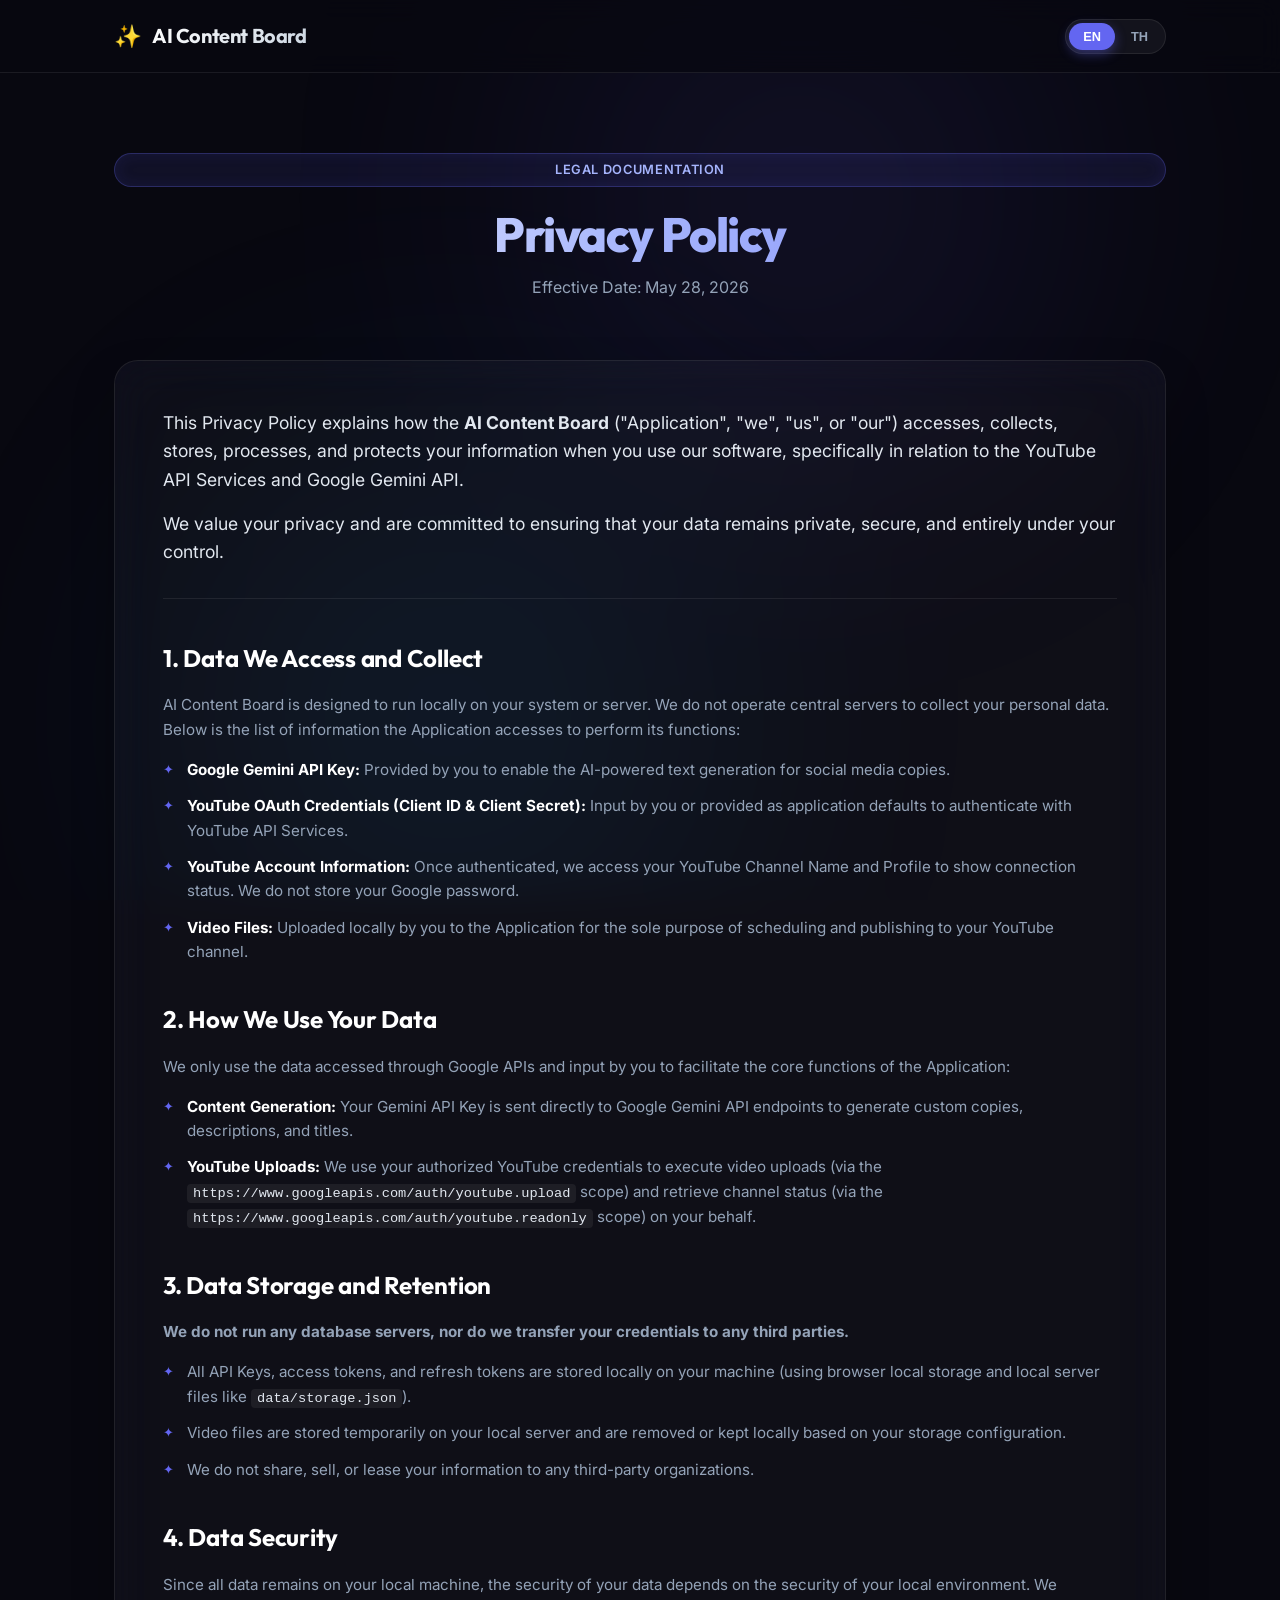
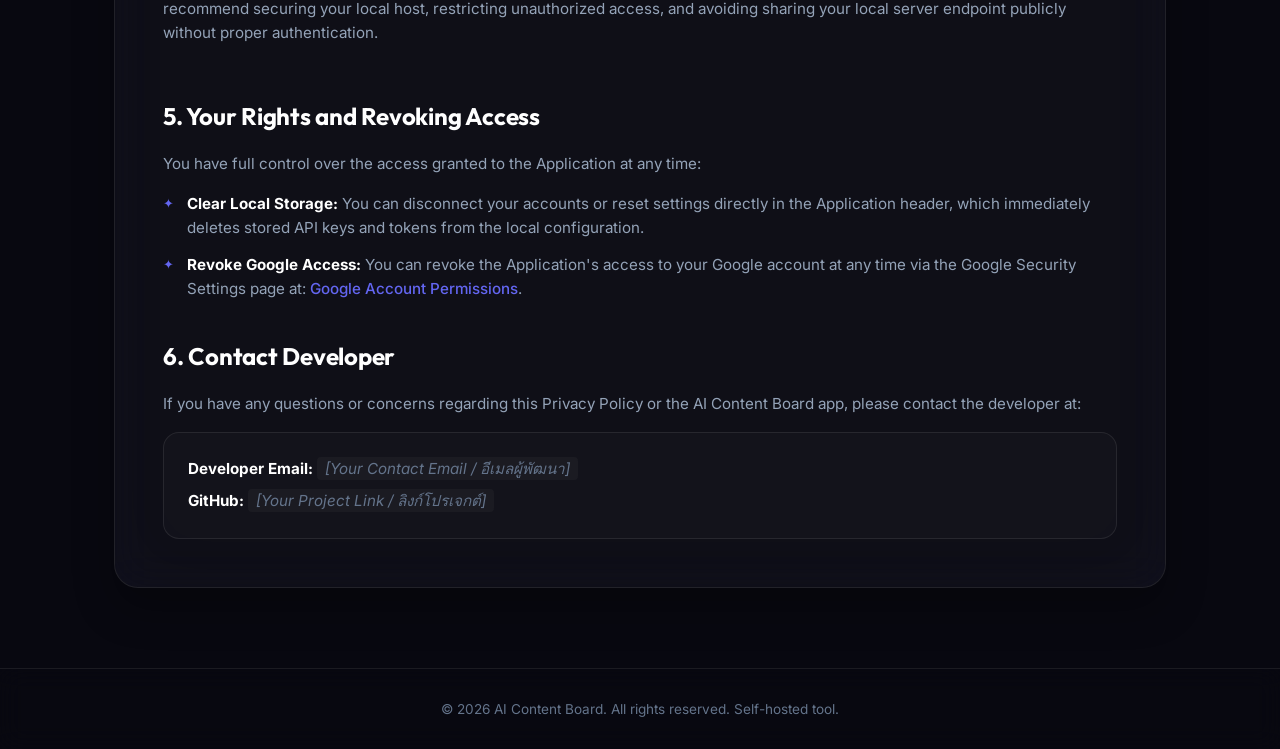
==== index.html @ 5ce52e60 "Initial commit" ====
<!DOCTYPE html>
<html lang="en">
<head>
    <meta charset="UTF-8">
    <meta name="viewport" content="width=device-width, initial-scale=1.0">
    <title>Privacy Policy - AI Content Board</title>
    <meta name="description" content="Privacy Policy for the AI Content Board application. Learn how we handle your data, Gemini API keys, and YouTube OAuth credentials.">
    <!-- Google Fonts -->
    <link rel="preconnect" href="https://fonts.googleapis.com">
    <link rel="preconnect" href="https://fonts.gstatic.com" crossorigin>
    <link href="https://fonts.googleapis.com/css2?family=Inter:wght@300;400;500;600;700&family=Outfit:wght@400;500;600;700;800&display=swap" rel="stylesheet">
    <link rel="stylesheet" href="styles.css">
</head>
<body class="dark-mode">
    <div class="glow-container">
        <div class="glow-sphere glow-1"></div>
        <div class="glow-sphere glow-2"></div>
    </div>

    <header class="navbar">
        <div class="container navbar-content">
            <div class="logo">
                <span class="logo-icon">✨</span>
                <span class="logo-text">AI Content Board</span>
            </div>
            <div class="language-selector" id="lang-selector">
                <button class="lang-btn active" data-lang="en">EN</button>
                <button class="lang-btn" data-lang="th">TH</button>
            </div>
        </div>
    </header>

    <main class="main-container">
        <section class="hero-section">
            <div class="container text-center">
                <span class="pill-badge en">Legal Documentation</span>
                <span class="pill-badge th">เอกสารทางกฎหมาย</span>
                <h1 class="hero-title en">Privacy Policy</h1>
                <h1 class="hero-title th">นโยบายความเป็นส่วนตัว</h1>
                <p class="hero-subtitle en">Effective Date: May 28, 2026</p>
                <p class="hero-subtitle th">วันที่มีผลบังคับใช้: 28 พฤษภาคม 2569</p>
            </div>
        </section>

        <section class="content-section">
            <div class="container">
                <div class="glass-card main-policy-card">
                    <!-- ENGLISH CONTENT -->
                    <div class="lang-content" id="content-en">
                        <div class="policy-intro">
                            <p>This Privacy Policy explains how the <strong>AI Content Board</strong> ("Application", "we", "us", or "our") accesses, collects, stores, processes, and protects your information when you use our software, specifically in relation to the YouTube API Services and Google Gemini API.</p>
                            <p>We value your privacy and are committed to ensuring that your data remains private, secure, and entirely under your control.</p>
                        </div>

                        <div class="policy-grid">
                            <div class="policy-item" id="data-collection">
                                <h2>1. Data We Access and Collect</h2>
                                <p>AI Content Board is designed to run locally on your system or server. We do not operate central servers to collect your personal data. Below is the list of information the Application accesses to perform its functions:</p>
                                <ul>
                                    <li><strong>Google Gemini API Key:</strong> Provided by you to enable the AI-powered text generation for social media copies.</li>
                                    <li><strong>YouTube OAuth Credentials (Client ID & Client Secret):</strong> Input by you or provided as application defaults to authenticate with YouTube API Services.</li>
                                    <li><strong>YouTube Account Information:</strong> Once authenticated, we access your YouTube Channel Name and Profile to show connection status. We do not store your Google password.</li>
                                    <li><strong>Video Files:</strong> Uploaded locally by you to the Application for the sole purpose of scheduling and publishing to your YouTube channel.</li>
                                </ul>
                            </div>

                            <div class="policy-item" id="data-usage">
                                <h2>2. How We Use Your Data</h2>
                                <p>We only use the data accessed through Google APIs and input by you to facilitate the core functions of the Application:</p>
                                <ul>
                                    <li><strong>Content Generation:</strong> Your Gemini API Key is sent directly to Google Gemini API endpoints to generate custom copies, descriptions, and titles.</li>
                                    <li><strong>YouTube Uploads:</strong> We use your authorized YouTube credentials to execute video uploads (via the <code>https://www.googleapis.com/auth/youtube.upload</code> scope) and retrieve channel status (via the <code>https://www.googleapis.com/auth/youtube.readonly</code> scope) on your behalf.</li>
                                </ul>
                            </div>

                            <div class="policy-item" id="data-storage">
                                <h2>3. Data Storage and Retention</h2>
                                <p><strong>We do not run any database servers, nor do we transfer your credentials to any third parties.</strong></p>
                                <ul>
                                    <li>All API Keys, access tokens, and refresh tokens are stored locally on your machine (using browser local storage and local server files like <code>data/storage.json</code>).</li>
                                    <li>Video files are stored temporarily on your local server and are removed or kept locally based on your storage configuration.</li>
                                    <li>We do not share, sell, or lease your information to any third-party organizations.</li>
                                </ul>
                            </div>

                            <div class="policy-item" id="data-security">
                                <h2>4. Data Security</h2>
                                <p>Since all data remains on your local machine, the security of your data depends on the security of your local environment. We recommend securing your local host, restricting unauthorized access, and avoiding sharing your local server endpoint publicly without proper authentication.</p>
                            </div>

                            <div class="policy-item" id="user-rights">
                                <h2>5. Your Rights and Revoking Access</h2>
                                <p>You have full control over the access granted to the Application at any time:</p>
                                <ul>
                                    <li><strong>Clear Local Storage:</strong> You can disconnect your accounts or reset settings directly in the Application header, which immediately deletes stored API keys and tokens from the local configuration.</li>
                                    <li><strong>Revoke Google Access:</strong> You can revoke the Application's access to your Google account at any time via the Google Security Settings page at: <a href="https://myaccount.google.com/permissions" target="_blank" rel="noopener noreferrer" class="link-glow">Google Account Permissions</a>.</li>
                                </ul>
                            </div>

                            <div class="policy-item" id="contact-info">
                                <h2>6. Contact Developer</h2>
                                <p>If you have any questions or concerns regarding this Privacy Policy or the AI Content Board app, please contact the developer at:</p>
                                <div class="contact-box">
                                    <p><strong>Developer Email:</strong> <span class="placeholder-text">[Your Contact Email / อีเมลผู้พัฒนา]</span></p>
                                    <p><strong>GitHub:</strong> <span class="placeholder-text">[Your Project Link / ลิงก์โปรเจกต์]</span></p>
                                </div>
                            </div>
                        </div>
                    </div>

                    <!-- THAI CONTENT -->
                    <div class="lang-content hidden" id="content-th">
                        <div class="policy-intro">
                            <p>นโยบายความเป็นส่วนตัวนี้ อธิบายถึงวิธีการที่ <strong>AI Content Board</strong> ("แอปพลิเคชัน" หรือ "เรา") เข้าถึง เก็บรวบรวม จัดเก็บ ประมวลผล และปกป้องข้อมูลของคุณเมื่อคุณใช้งานซอฟต์แวร์ของเรา โดยเฉพาะข้อมูลที่เกี่ยวข้องกับบริการ YouTube API Services และ Google Gemini API</p>
                            <p>เราให้ความสำคัญกับความเป็นส่วนตัวของคุณอย่างยิ่ง และมุ่งมั่นที่จะทำให้มั่นใจว่าข้อมูลของคุณจะปลอดภัยและอยู่ภายใต้การควบคุมของคุณอย่างสมบูรณ์</p>
                        </div>

                        <div class="policy-grid">
                            <div class="policy-item">
                                <h2>1. ข้อมูลที่เราเข้าถึงและเก็บรวบรวม</h2>
                                <p>AI Content Board ถูกออกแบบมาให้ทำงานบนคอมพิวเตอร์หรือเซิร์ฟเวอร์ส่วนตัวของคุณ เราไม่มีเซิร์ฟเวอร์ส่วนกลางในการเก็บข้อมูลส่วนบุคคลของคุณ ด้านล่างนี้คือข้อมูลที่แอปพลิเคชันเข้าถึงเพื่อทำงานตามฟังก์ชัน:</p>
                                <ul>
                                    <li><strong>Google Gemini API Key:</strong> คีย์ที่คุณระบุเพื่อเปิดใช้งานการสร้างข้อความและคำอธิบายสำหรับโพสต์ด้วยปัญญาประดิษฐ์ (AI)</li>
                                    <li><strong>YouTube OAuth Credentials (Client ID & Client Secret):</strong> ข้อมูลระบุตัวตนที่คุณป้อนเข้ามาหรือค่าเริ่มต้น เพื่อใช้ในการเข้าสู่ระบบและเชื่อมต่อกับบริการ YouTube API</li>
                                    <li><strong>ข้อมูลบัญชี YouTube:</strong> เมื่อยืนยันตัวตนแล้ว แอปพลิเคชันจะเข้าถึงชื่อช่อง YouTube และรูปโปรไฟล์เพื่อแสดงสถานะการเชื่อมต่อ เราไม่มีการจัดเก็บรหัสผ่าน Google ของคุณ</li>
                                    <li><strong>ไฟล์วิดีโอ:</strong> ไฟล์ที่คุณอัปโหลดเข้าสู่แอปพลิเคชันภายในเครื่อง เพื่อส่งไปเผยแพร่หรือตั้งเวลาโพสต์บนช่อง YouTube ของคุณ</li>
                                </ul>
                            </div>

                            <div class="policy-item">
                                <h2>2. วิธีการใช้ข้อมูลของคุณ</h2>
                                <p>เราใช้ข้อมูลที่เข้าถึงผ่าน Google APIs และข้อมูลที่คุณระบุเพื่อสนับสนุนฟังก์ชันการทำงานหลักของแอปพลิเคชันเท่านั้น:</p>
                                <ul>
                                    <li><strong>การสร้างเนื้อหา (Content Generation):</strong> คีย์ Gemini API ของคุณจะถูกส่งไปยัง Google Gemini API endpoints โดยตรงเพื่อสร้างแคปชัน คำอธิบาย และชื่อโพสต์</li>
                                    <li><strong>การอัปโหลดลง YouTube:</strong> เราใช้สิทธิ์ที่คุณอนุญาตเพื่ออัปโหลดวิดีโอ (ผ่านสิทธิ์ <code>https://www.googleapis.com/auth/youtube.upload</code>) และเข้าถึงข้อมูลช่องสำหรับการตรวจสอบสถานะ (ผ่านสิทธิ์ <code>https://www.googleapis.com/auth/youtube.readonly</code>) ในนามของคุณ</li>
                                </ul>
                            </div>

                            <div class="policy-item">
                                <h2>3. การจัดเก็บข้อมูลและการเก็บรักษา</h2>
                                <p><strong>เราไม่มีการเปิดใช้ฐานข้อมูลบนเซิร์ฟเวอร์ภายนอก และไม่มีการโอนย้ายข้อมูลประจำตัวของคุณไปยังบุคคลที่สามใด ๆ ทั้งสิ้น</strong></p>
                                <ul>
                                    <li>ข้อมูล API Keys และโทเค็นการเข้าถึง (Access & Refresh Tokens) ทั้งหมดจะถูกจัดเก็บไว้บนอุปกรณ์ของคุณโดยตรง (ใช้ Local Storage ของบราว์เซอร์ และไฟล์ <code>data/storage.json</code> บนเซิร์ฟเวอร์จำลองของคุณ)</li>
                                    <li>ไฟล์วิดีโอจะถูกจัดเก็บไว้ชั่วคราวบนเครื่องเซิร์ฟเวอร์ส่วนตัวของคุณและจะถูกลบหรือเก็บรักษาตามการตั้งค่าของคุณเอง</li>
                                    <li>เราไม่มีการแชร์ ขาย หรือให้เช่าข้อมูลของคุณให้กับองค์กรภายนอกเด็ดขาด</li>
                                </ul>
                            </div>

                            <div class="policy-item">
                                <h2>4. ความปลอดภัยของข้อมูล</h2>
                                <p>เนื่องจากข้อมูลทั้งหมดถูกจัดเก็บอยู่บนเครื่องของคุณ ความปลอดภัยของข้อมูลจึงขึ้นอยู่กับความปลอดภัยของสภาพแวดล้อมระบบของคุณเอง เราขอแนะนำให้คุณรักษาความปลอดภัยของคอมพิวเตอร์เครื่องที่รันแอปพลิเคชัน จำกัดการเข้าถึงที่ไม่ได้รับอนุญาต และหลีกเลี่ยงการเปิดเผยลิงก์เซิร์ฟเวอร์แบบสาธารณะโดยไม่มีการป้องกัน</p>
                            </div>

                            <div class="policy-item">
                                <h2>5. สิทธิ์ของคุณและการยกเลิกการเชื่อมต่อ</h2>
                                <p>คุณมีสิทธิ์ควบคุมการเข้าถึงระบบของแอปพลิเคชันได้อย่างเต็มที่ทุกเวลา:</p>
                                <ul>
                                    <li><strong>ล้างข้อมูลในเครื่อง (Clear Local Storage):</strong> คุณสามารถกดปุ่มยกเลิกการเชื่อมต่อบัญชี หรือรีเซ็ตการตั้งค่าได้โดยตรงที่ส่วนหัวของแอปพลิเคชัน ซึ่งจะลบข้อมูลคีย์และโทเค็นที่เก็บอยู่ออกจากระบบทันที</li>
                                    <li><strong>ยกเลิกสิทธิ์บน Google:</strong> คุณสามารถยกเลิกการเชื่อมต่อสิทธิ์การเข้าถึงบัญชี Google ของแอปพลิเคชันนี้ได้ตลอดเวลาผ่านหน้าความปลอดภัยของบัญชี Google ที่: <a href="https://myaccount.google.com/permissions" target="_blank" rel="noopener noreferrer" class="link-glow">การตั้งค่าสิทธิ์บัญชี Google</a></li>
                                </ul>
                            </div>

                            <div class="policy-item">
                                <h2>6. ติดต่อผู้พัฒนา</h2>
                                <p>หากคุณมีคำถาม ข้อเสนอแนะ หรือข้อสงสัยเกี่ยวกับนโยบายความเป็นส่วนตัวหรือแอปพลิเคชัน AI Content Board โปรดติดต่อผู้พัฒนาได้ที่:</p>
                                <div class="contact-box">
                                    <p><strong>อีเมลผู้พัฒนา:</strong> <span class="placeholder-text">[Your Contact Email / อีเมลผู้พัฒนา]</span></p>
                                    <p><strong>GitHub:</strong> <span class="placeholder-text">[Your Project Link / ลิงก์โปรเจกต์]</span></p>
                                </div>
                            </div>
                        </div>
                    </div>
                </div>
            </div>
        </section>
    </main>

    <footer class="footer">
        <div class="container text-center">
            <p class="en">&copy; 2026 AI Content Board. All rights reserved. Self-hosted tool.</p>
            <p class="th">&copy; 2569 AI Content Board. สงวนลิขสิทธิ์ เครื่องมือสำหรับการโฮสต์ส่วนบุคคล</p>
        </div>
    </footer>

    <script src="script.js"></script>
</body>
</html>
---- styles.css ----
/* Custom variables matching premium dark-mode theme */
:root {
    --bg-color: #080810;
    --card-bg: rgba(255, 255, 255, 0.03);
    --card-border: rgba(255, 255, 255, 0.08);
    --card-hover: rgba(255, 255, 255, 0.05);
    --accent-glow: rgba(99, 102, 241, 0.15);
    
    --text-primary: #f8fafc;
    --text-secondary: #94a3b8;
    --text-muted: #64748b;
    --accent-color: #6366f1;
    --accent-hover: #4f46e5;
    
    --font-heading: 'Outfit', sans-serif;
    --font-body: 'Inter', sans-serif;
    
    --border-radius-md: 16px;
    --border-radius-lg: 24px;
    
    --transition-smooth: all 0.4s cubic-bezier(0.16, 1, 0.3, 1);
}

/* Base Styles */
* {
    box-sizing: border-box;
    margin: 0;
    padding: 0;
}

body {
    font-family: var(--font-body);
    background-color: var(--bg-color);
    color: var(--text-primary);
    line-height: 1.6;
    overflow-x: hidden;
    min-height: 100vh;
    display: flex;
    flex-direction: column;
}

.container {
    width: 100%;
    max-width: 1100px;
    margin: 0 auto;
    padding: 0 24px;
}

.text-center {
    text-align: center;
}

/* Background Glow Spheres */
.glow-container {
    position: fixed;
    top: 0;
    left: 0;
    width: 100%;
    height: 100%;
    z-index: -1;
    overflow: hidden;
    pointer-events: none;
}

.glow-sphere {
    position: absolute;
    border-radius: 50%;
    filter: blur(140px);
    opacity: 0.45;
}

.glow-1 {
    top: -10%;
    right: 15%;
    width: 45vw;
    height: 45vw;
    background: radial-gradient(circle, rgba(99, 102, 241, 0.4) 0%, rgba(139, 92, 246, 0.1) 70%);
}

.glow-2 {
    bottom: -15%;
    left: 10%;
    width: 50vw;
    height: 50vw;
    background: radial-gradient(circle, rgba(14, 165, 233, 0.3) 0%, rgba(99, 102, 241, 0.05) 75%);
}

/* Navbar */
.navbar {
    border-bottom: 1px solid var(--card-border);
    backdrop-filter: blur(12px);
    -webkit-backdrop-filter: blur(12px);
    background: rgba(8, 8, 16, 0.7);
    position: sticky;
    top: 0;
    z-index: 100;
    transition: var(--transition-smooth);
}

.navbar-content {
    display: flex;
    justify-content: space-between;
    align-items: center;
    height: 72px;
}

.logo {
    display: flex;
    align-items: center;
    gap: 10px;
}

.logo-icon {
    font-size: 1.4rem;
}

.logo-text {
    font-family: var(--font-heading);
    font-weight: 700;
    font-size: 1.25rem;
    letter-spacing: -0.02em;
    background: linear-gradient(135deg, #fff 0%, #cbd5e1 100%);
    -webkit-background-clip: text;
    -webkit-text-fill-color: transparent;
}

/* Language Selector Tab-like interface */
.language-selector {
    background: rgba(255, 255, 255, 0.05);
    border: 1px solid var(--card-border);
    padding: 3px;
    border-radius: 30px;
    display: flex;
    gap: 2px;
}

.lang-btn {
    border: none;
    background: none;
    color: var(--text-secondary);
    font-weight: 600;
    font-size: 0.8rem;
    padding: 6px 14px;
    border-radius: 20px;
    cursor: pointer;
    transition: var(--transition-smooth);
}

.lang-btn:hover {
    color: #fff;
    background: rgba(255, 255, 255, 0.03);
}

.lang-btn.active {
    background: var(--accent-color);
    color: #fff;
    box-shadow: 0 4px 12px rgba(99, 102, 241, 0.4);
}

/* Hero Section */
.hero-section {
    padding: 80px 0 40px;
}

.pill-badge {
    display: inline-block;
    padding: 6px 16px;
    background: rgba(99, 102, 241, 0.1);
    border: 1px solid rgba(99, 102, 241, 0.3);
    color: #a5b4fc;
    border-radius: 50px;
    font-size: 0.8rem;
    font-weight: 600;
    text-transform: uppercase;
    letter-spacing: 0.05em;
    margin-bottom: 20px;
    box-shadow: 0 0 15px rgba(99, 102, 241, 0.1) inset;
}

.hero-title {
    font-family: var(--font-heading);
    font-weight: 800;
    font-size: 3rem;
    line-height: 1.15;
    letter-spacing: -0.03em;
    margin-bottom: 12px;
    background: linear-gradient(to right, #ffffff, #a5b4fc, #818cf8);
    -webkit-background-clip: text;
    -webkit-text-fill-color: transparent;
}

.hero-subtitle {
    color: var(--text-secondary);
    font-size: 1rem;
    font-weight: 400;
}

/* Policy Card Content */
.content-section {
    padding: 20px 0 80px;
    flex: 1;
}

.glass-card {
    background: var(--card-bg);
    backdrop-filter: blur(20px);
    -webkit-backdrop-filter: blur(20px);
    border: 1px solid var(--card-border);
    border-radius: var(--border-radius-lg);
    padding: 48px;
    box-shadow: 0 20px 40px rgba(0, 0, 0, 0.3), 0 0 80px rgba(99, 102, 241, 0.03) inset;
    transition: var(--transition-smooth);
}

.glass-card:hover {
    border-color: rgba(99, 102, 241, 0.2);
}

.policy-intro {
    font-size: 1.1rem;
    color: #e2e8f0;
    margin-bottom: 40px;
    border-bottom: 1px solid var(--card-border);
    padding-bottom: 32px;
}

.policy-intro p {
    margin-bottom: 16px;
}

.policy-intro p:last-child {
    margin-bottom: 0;
}

/* Grid Layout for Policy Sections */
.policy-grid {
    display: flex;
    flex-direction: column;
    gap: 36px;
}

.policy-item {
    scroll-margin-top: 100px;
}

.policy-item h2 {
    font-family: var(--font-heading);
    font-size: 1.5rem;
    font-weight: 700;
    margin-bottom: 16px;
    color: #fff;
    display: flex;
    align-items: center;
    gap: 8px;
    letter-spacing: -0.01em;
}

.policy-item p {
    color: var(--text-secondary);
    margin-bottom: 16px;
    font-size: 0.95rem;
}

.policy-item ul {
    list-style: none;
    padding-left: 0;
    display: flex;
    flex-direction: column;
    gap: 12px;
}

.policy-item ul li {
    position: relative;
    padding-left: 24px;
    color: var(--text-secondary);
    font-size: 0.95rem;
}

.policy-item ul li::before {
    content: "✦";
    position: absolute;
    left: 0;
    color: var(--accent-color);
    font-size: 0.8rem;
    top: 2px;
}

.policy-item ul li strong {
    color: #fff;
}

/* Custom Links */
.link-glow {
    color: var(--accent-color);
    text-decoration: none;
    font-weight: 500;
    position: relative;
    transition: var(--transition-smooth);
}

.link-glow:hover {
    color: #a5b4fc;
    text-shadow: 0 0 10px rgba(99, 102, 241, 0.4);
}

/* Contact Details Card */
.contact-box {
    background: rgba(255, 255, 255, 0.02);
    border: 1px solid var(--card-border);
    border-radius: var(--border-radius-md);
    padding: 24px;
    margin-top: 16px;
}

.contact-box p {
    margin-bottom: 8px;
    color: var(--text-secondary);
}

.contact-box p:last-child {
    margin-bottom: 0;
}

.contact-box strong {
    color: #fff;
}

.placeholder-text {
    color: var(--text-muted);
    font-style: italic;
    background: rgba(255, 255, 255, 0.03);
    padding: 2px 8px;
    border-radius: 4px;
}

/* Language switching utilities */
.hidden {
    display: none !important;
}

.en {
    display: inherit;
}

.th {
    display: none;
}

body.lang-th .en {
    display: none;
}

body.lang-th .th {
    display: inherit;
}

/* Footer */
.footer {
    border-top: 1px solid var(--card-border);
    padding: 30px 0;
    background: rgba(8, 8, 16, 0.5);
    backdrop-filter: blur(12px);
    -webkit-backdrop-filter: blur(12px);
    margin-top: auto;
}

.footer p {
    font-size: 0.85rem;
    color: var(--text-muted);
}

/* Code highlight / formatting */
code {
    background: rgba(255, 255, 255, 0.06);
    padding: 2px 6px;
    border-radius: 4px;
    font-family: Consolas, Monaco, monospace;
    font-size: 0.9em;
    color: #e2e8f0;
}

/* Media Queries for Mobile Responsiveness */
@media (max-width: 768px) {
    .hero-title {
        font-size: 2.2rem;
    }
    
    .glass-card {
        padding: 24px;
    }
    
    .hero-section {
        padding: 50px 0 30px;
    }
    
    .policy-intro {
        margin-bottom: 30px;
        padding-bottom: 24px;
    }
}
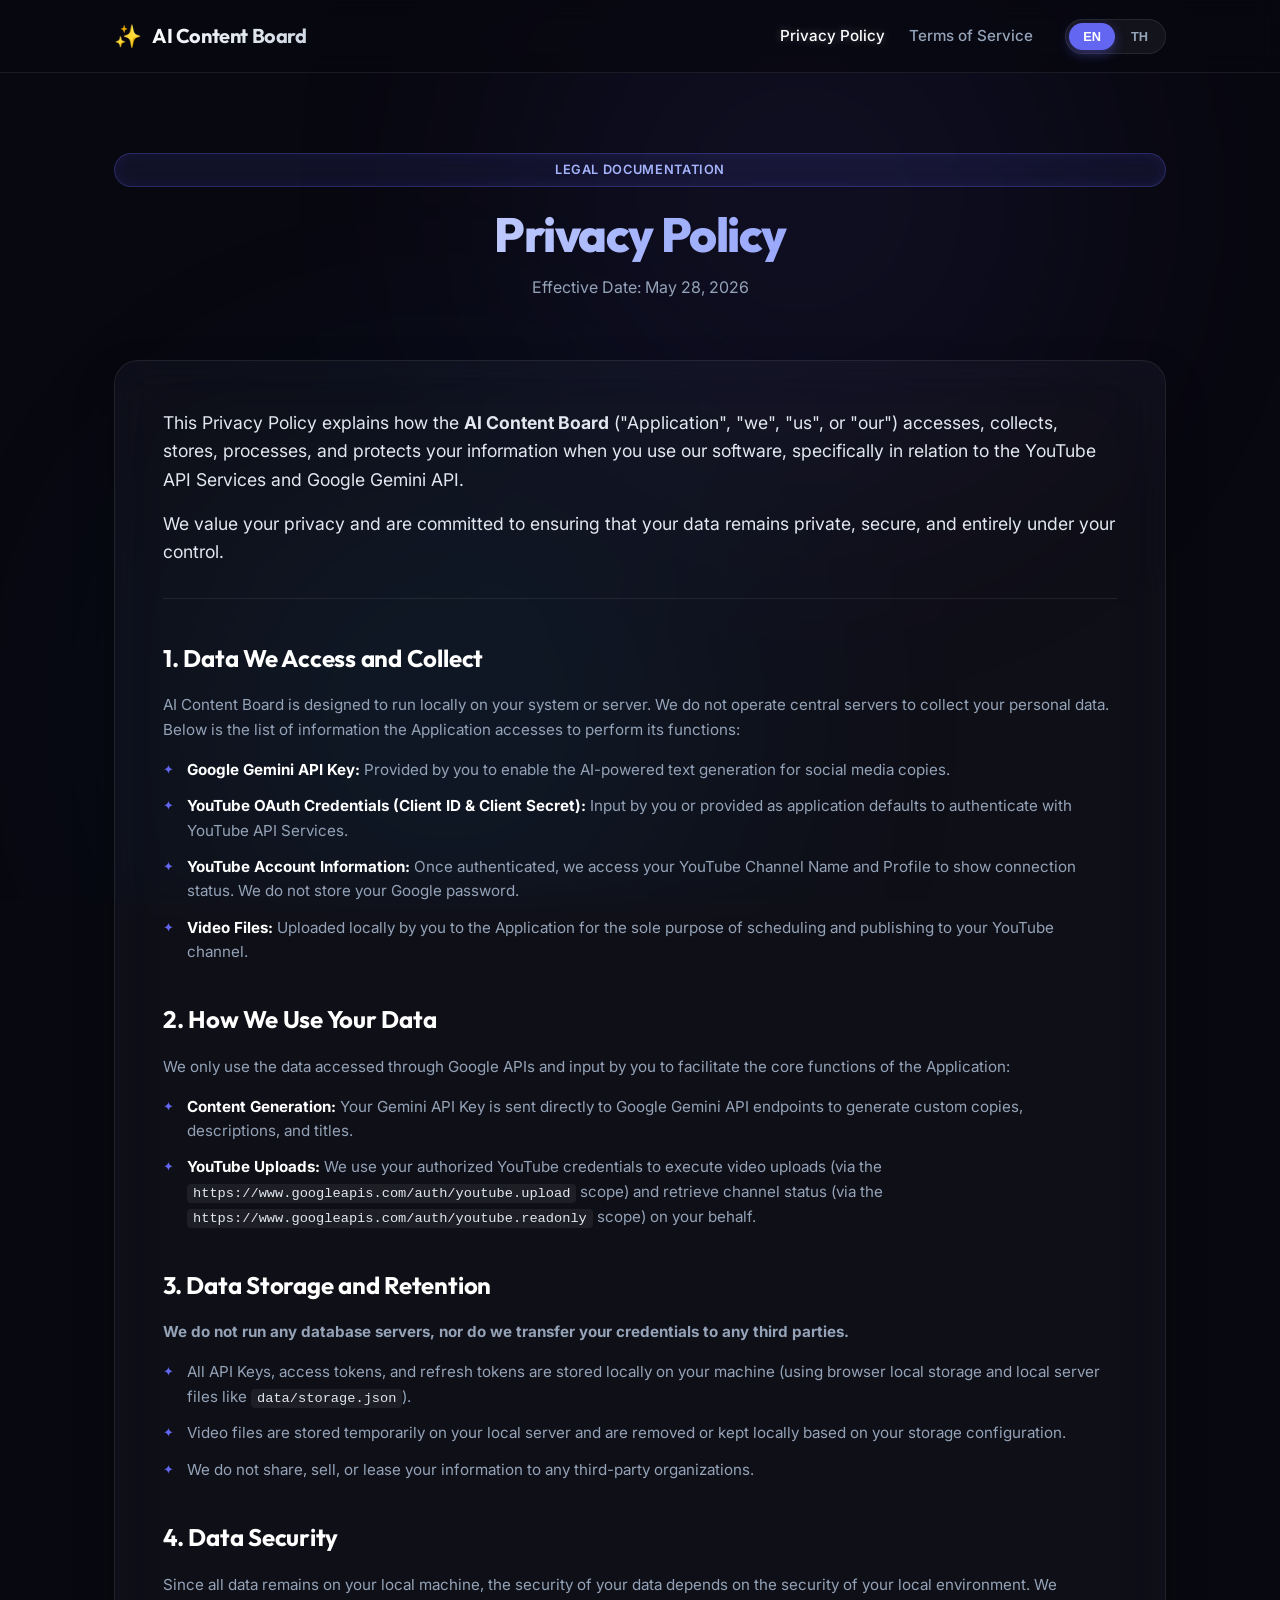
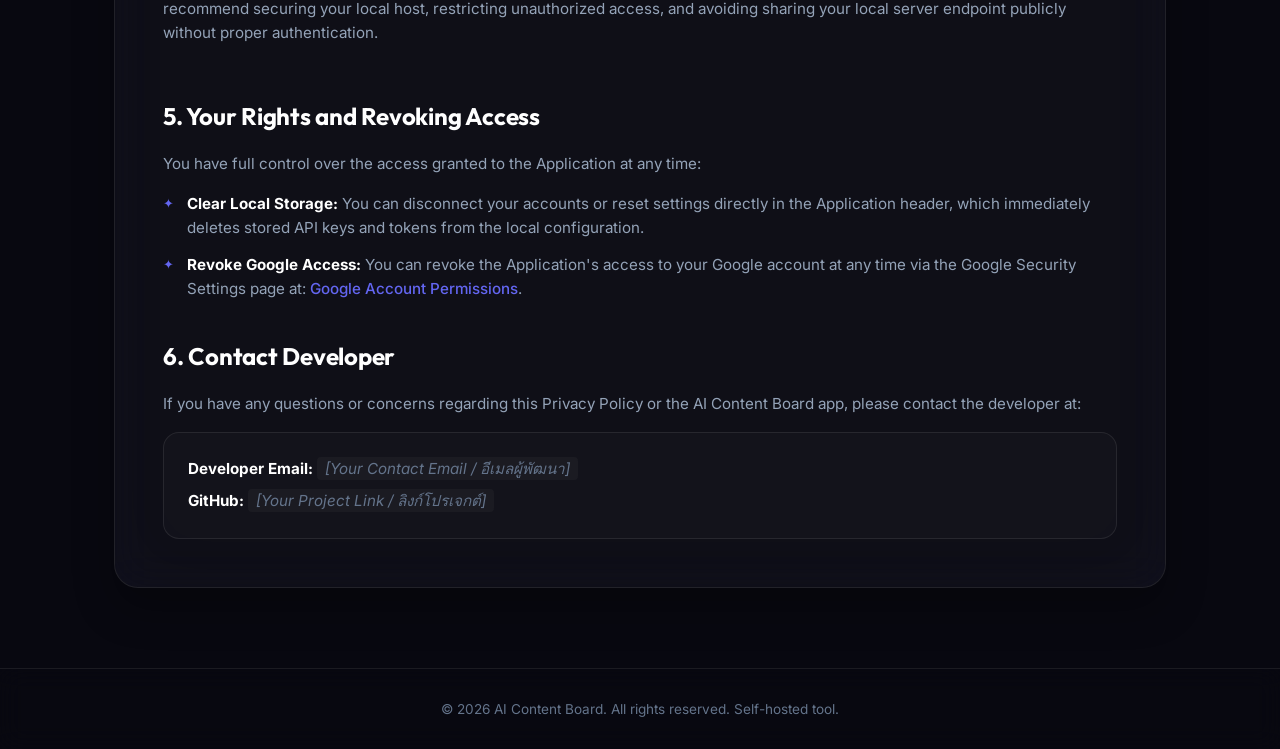
==== commit 7e2693c8: "Add navigation links for Privacy Policy and Terms of Service" ====
--- a/index.html
+++ b/index.html
@@ -22,6 +22,12 @@
             <div class="logo">
                 <span class="logo-icon">✨</span>
                 <span class="logo-text">AI Content Board</span>
+            </div>
+            <div class="nav-links">
+                <a href="/" class="nav-link active en">Privacy Policy</a>
+                <a href="/" class="nav-link active th">นโยบายความเป็นส่วนตัว</a>
+                <a href="/terms.html" class="nav-link en">Terms of Service</a>
+                <a href="/terms.html" class="nav-link th">ข้อกำหนดการใช้งาน</a>
             </div>
             <div class="language-selector" id="lang-selector">
                 <button class="lang-btn active" data-lang="en">EN</button>
--- a/styles.css
+++ b/styles.css
@@ -122,6 +122,32 @@
     background: linear-gradient(135deg, #fff 0%, #cbd5e1 100%);
     -webkit-background-clip: text;
     -webkit-text-fill-color: transparent;
+}
+
+.nav-links {
+    display: flex;
+    gap: 24px;
+    margin-left: auto;
+    margin-right: 32px;
+}
+
+.nav-link {
+    color: var(--text-secondary);
+    text-decoration: none;
+    font-size: 0.95rem;
+    font-weight: 500;
+    transition: var(--transition-smooth);
+}
+
+.nav-link:hover, .nav-link.active {
+    color: #fff;
+    text-shadow: 0 0 10px rgba(255, 255, 255, 0.3);
+}
+
+@media (max-width: 768px) {
+    .nav-links {
+        display: none; /* Hide on mobile to keep it simple, or adjust layout */
+    }
 }
 
 /* Language Selector Tab-like interface */
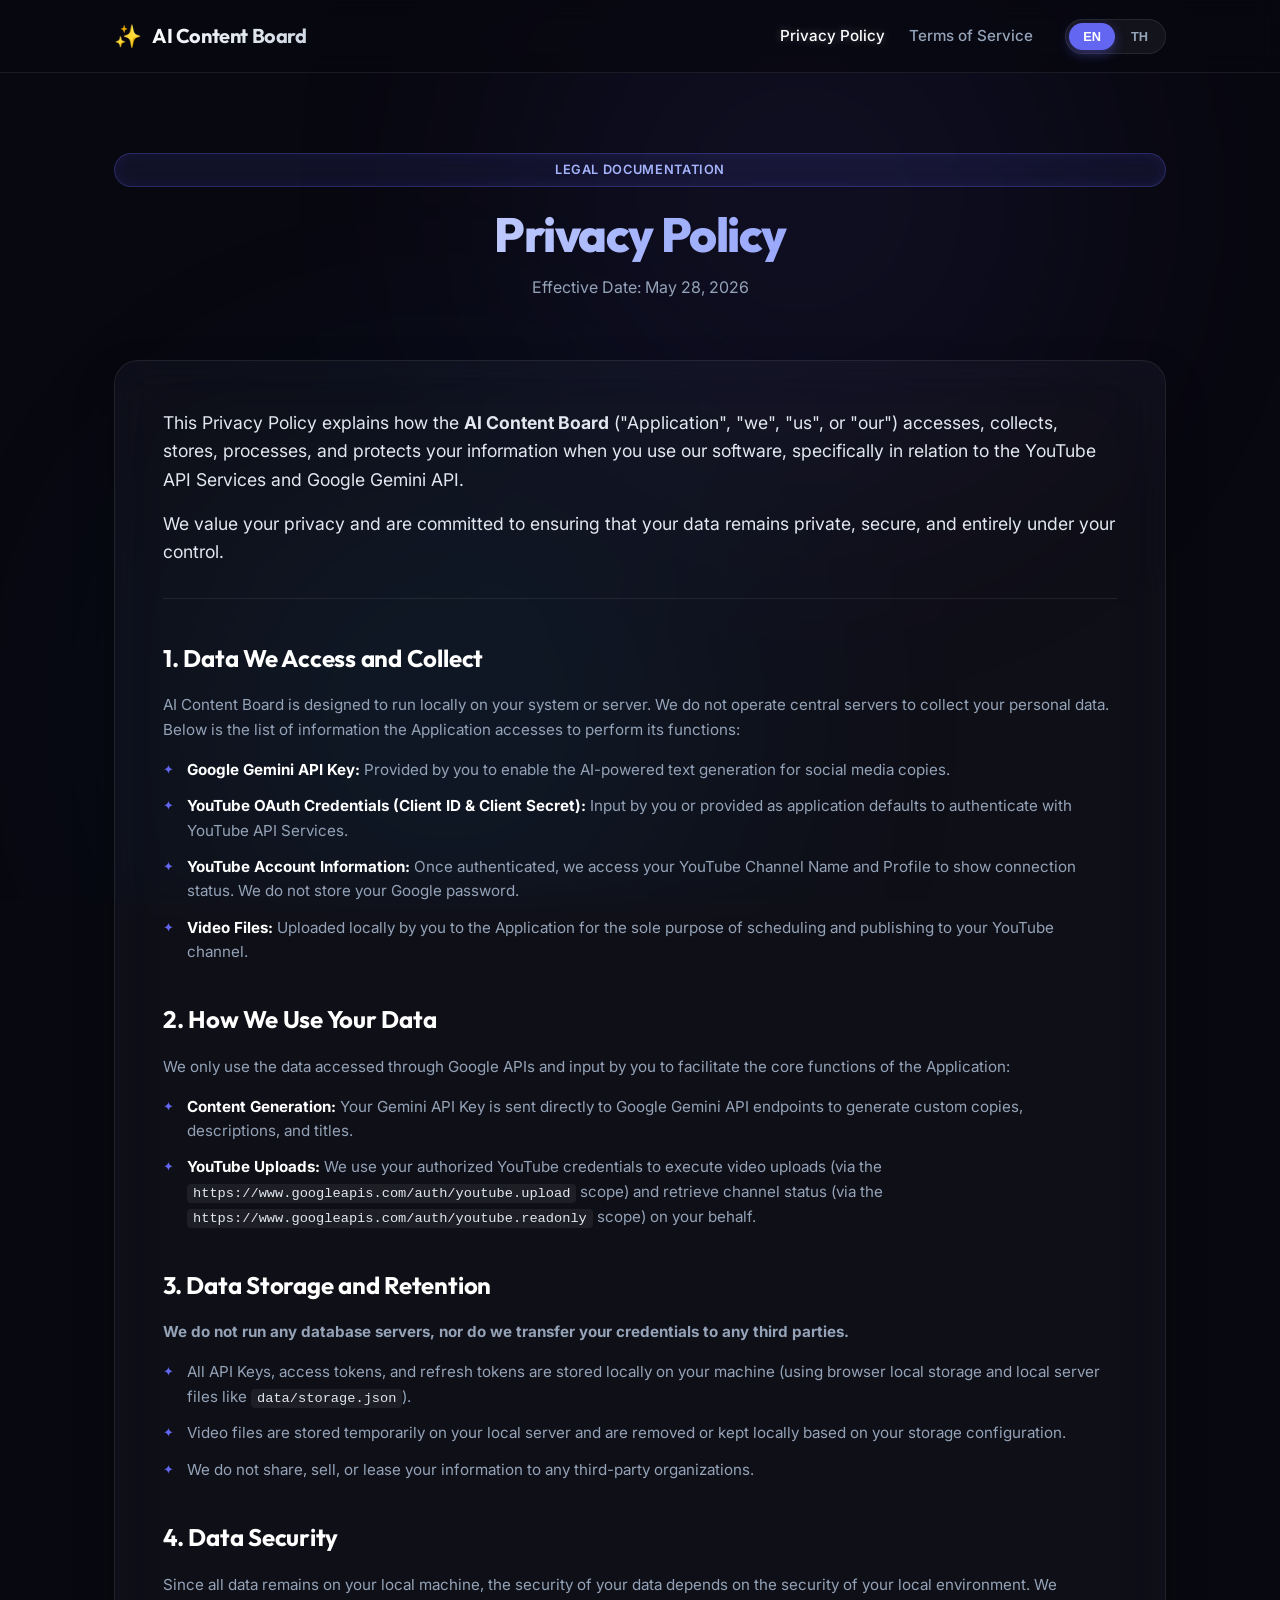
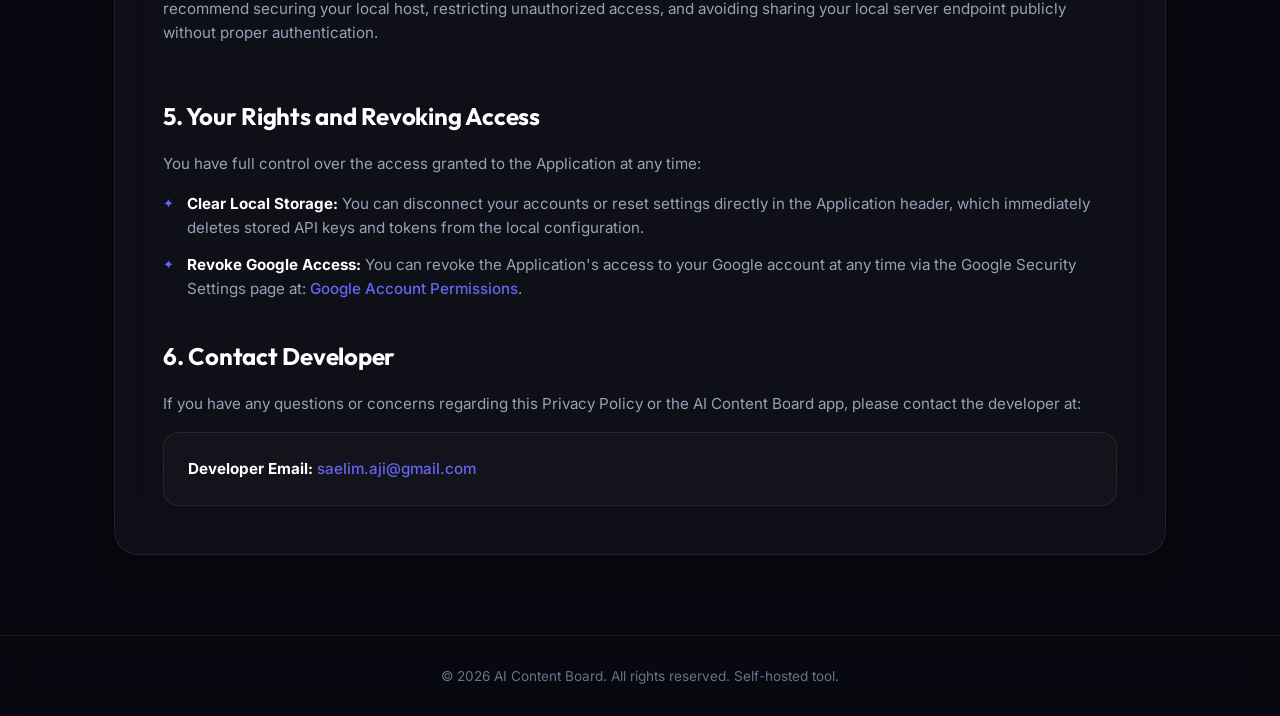
==== commit 0ef60f72: "docs: update privacy policy content in index.html" ====
--- a/index.html
+++ b/index.html
@@ -107,8 +107,7 @@
                                 <h2>6. Contact Developer</h2>
                                 <p>If you have any questions or concerns regarding this Privacy Policy or the AI Content Board app, please contact the developer at:</p>
                                 <div class="contact-box">
-                                    <p><strong>Developer Email:</strong> <span class="placeholder-text">[Your Contact Email / อีเมลผู้พัฒนา]</span></p>
-                                    <p><strong>GitHub:</strong> <span class="placeholder-text">[Your Project Link / ลิงก์โปรเจกต์]</span></p>
+                                    <p><strong>Developer Email:</strong> <a href="mailto:saelim.aji@gmail.com" class="link-glow">saelim.aji@gmail.com</a></p>
                                 </div>
                             </div>
                         </div>
@@ -170,8 +169,7 @@
                                 <h2>6. ติดต่อผู้พัฒนา</h2>
                                 <p>หากคุณมีคำถาม ข้อเสนอแนะ หรือข้อสงสัยเกี่ยวกับนโยบายความเป็นส่วนตัวหรือแอปพลิเคชัน AI Content Board โปรดติดต่อผู้พัฒนาได้ที่:</p>
                                 <div class="contact-box">
-                                    <p><strong>อีเมลผู้พัฒนา:</strong> <span class="placeholder-text">[Your Contact Email / อีเมลผู้พัฒนา]</span></p>
-                                    <p><strong>GitHub:</strong> <span class="placeholder-text">[Your Project Link / ลิงก์โปรเจกต์]</span></p>
+                                    <p><strong>อีเมลผู้พัฒนา:</strong> <a href="mailto:saelim.aji@gmail.com" class="link-glow">saelim.aji@gmail.com</a></p>
                                 </div>
                             </div>
                         </div>
